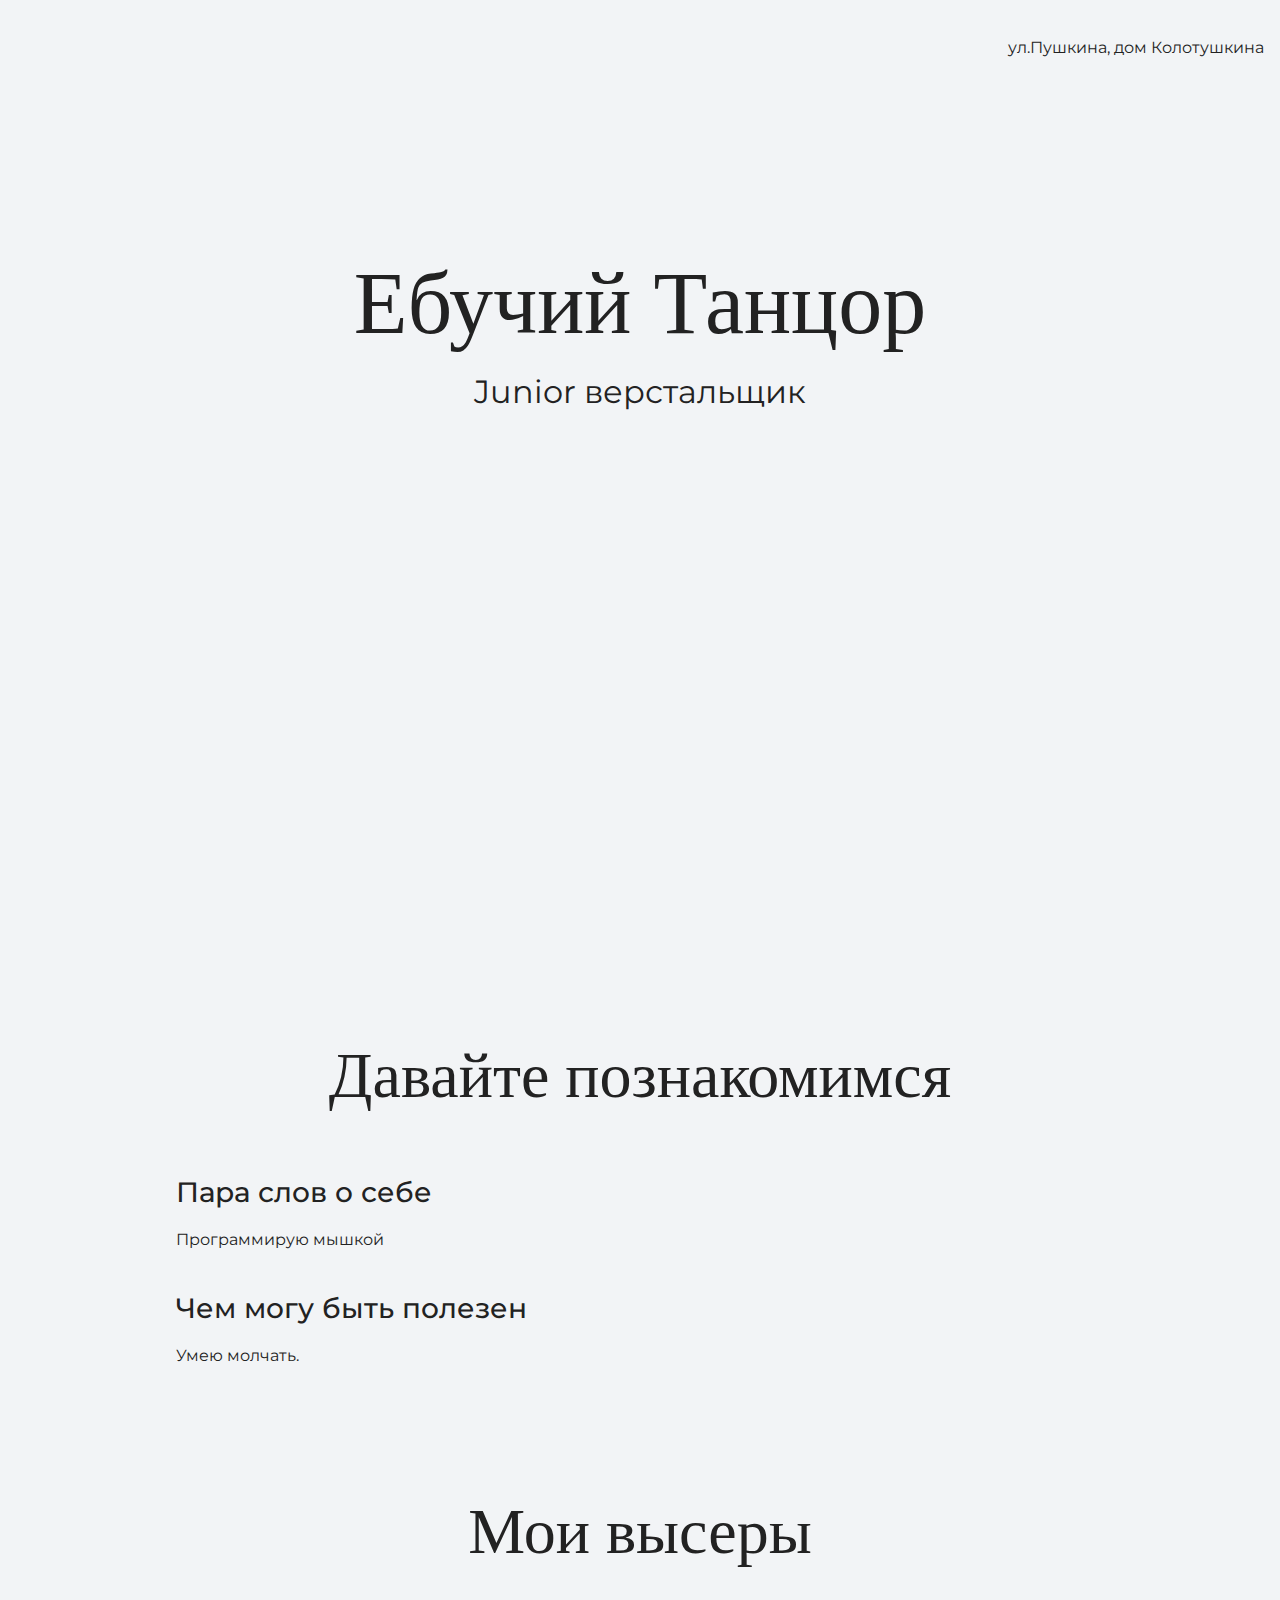
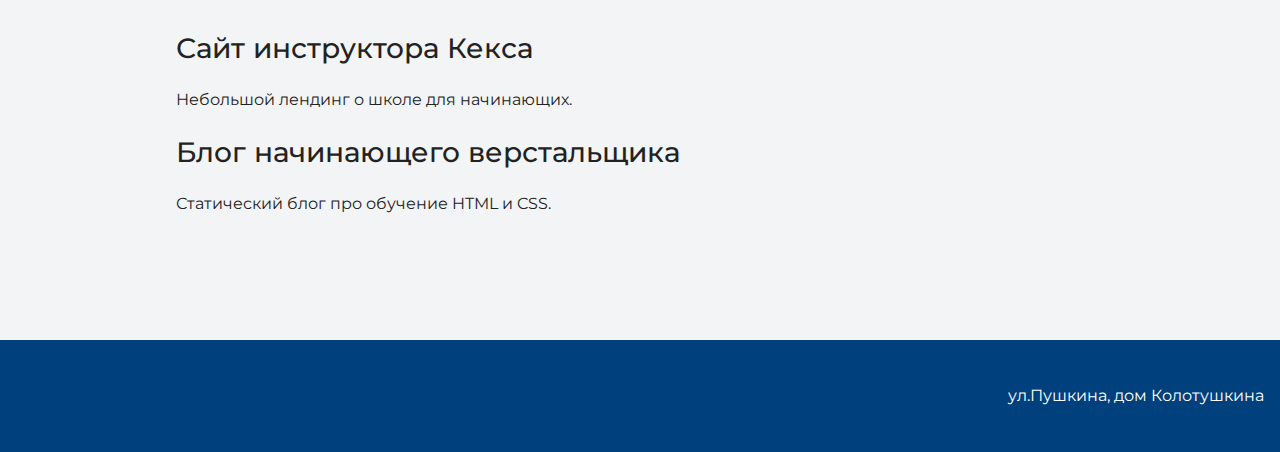
==== index.html @ bb2af308 "upload site files" ====
<!DOCTYPE html>
<html lang="ru">
  <head>
    <link href="https://fonts.googleapis.com/css?family=Montserrat:400,500,700|Old+Standard+TT&display=swap&subset=cyrillic" rel="stylesheet">
    <meta charset="UTF-8">
    <link rel="stylesheet" href="style.css">
    <title>Портфолио Junior верстальщика</title>
  </head>

  <body>
    <header class="page-header">
      <div class="container">
      ул.Пушкина, дом Колотушкина
    </div>
    </header>
      
    <section class="hero-image">
      <div class="container">

      <h1 class="heading">Ебучий Танцор</h1>
      <p>Junior верстальщик</p>
      </div>

    </section>
      <div class="container">

    <section class="intro">
      <h2 class="subheading">Давайте познакомимся</h2>
      <h3>Пара слов о себе</h3>
      <p>Программирую мышкой</p>
      <h3>Чем могу быть полезен</h3>
      <p>Умею молчать.</p>
    </section>
</div>
      <div class="container">

    <section class="portfolio">
      <h2 class="subheading">Мои высеры</h2>

      <h3>Сайт инструктора Кекса</h3>
      <p>Небольшой лендинг о школе для начинающих.</p>

      <h3>Блог начинающего верстальщика</h3>
      <p>Статический блог про обучение HTML и CSS.</p>
    </section>
  </div>

    <footer class="page-footer">
            <div class="container">

      ул.Пушкина, дом Колотушкина
    </div>
    </footer>
  </body>
</html>
---- style.css ----
body {
  margin: 0;
  min-width: 960px;
  font-family: "Montserrat", "Helvetica", "Arial", sans-serif;
  font-size: 16px;
  line-height: 32px;
  color: #222222;
  background-color: #f2f4f6;
  background-image: url("img/hero-bg.jpg");
  background-repeat: no-repeat;
  background-position: top center;
}

.container {
  max-width: 928px;
  margin: 0 auto;
  padding: 0 16px;
}

.page-header {
  margin: 0 0 160px;
  padding: 32px 0 32px;
}

.page-header .container,
.page-footer .container {
  max-width: 1408px;
  text-align: right;
}

.page-header a {
  margin-left: 56px;
  color: #288be6;
  text-decoration: none;
  background-repeat: no-repeat;
  background-position: left;
}

.header-email {
  padding-left: 30px;
  background-image: url("img/icon-email-header.svg");
}

.header-phone {
  padding-left: 25px;
  background-image: url("img/icon-phone-header.svg");
}

.hero-image {
  margin-bottom: 620px;
}

.hero-image .container {
  max-width: 1408px;
  text-align: center;
}

.heading {
  margin: 0 0 16px;
  font-family: "Old Standard TT", "Times", "Times New Roman", serif;
  font-size: 88px;
  line-height: 96px;
  font-weight: 400;
}

.hero-image p {
  margin: 0;
  font-size: 32px;
  line-height: 48px;
}

.intro {
  margin: 0 0 120px;
}

.subheading {
  margin: 0 0 56px;
  font-family: "Old Standard TT", "Times", "Times New Roman", serif;
  font-size: 64px;
  line-height: 80px;
  font-weight: 400;
  text-align: center;
}

.user-image {
  margin: 0 0 32px;
  text-align: center;
}

.intro h3,
.portfolio h3 {
  margin: 0 0 12px;
  font-size: 28px;
  line-height: 40px;
  font-weight: 500;
}

.intro p {
  margin: 0 0 32px;
}

.skills-list {
  margin: 0;
  padding: 0;
}

.skills-list dt {
  padding-left: 32px;
  background-repeat: no-repeat;
  background-position: left;
}

.skill-html {
  background-image: url("img/icon-html.svg");
}

.skill-css {
  background-image: url("img/icon-css.svg");
}

.level {
  margin: 4px 0 16px;
  padding: 0;
  height: 14px;
  font-size: 0;
  background-color: #ffffff;
  border: 1px solid #86c3fa;
  border-radius: 8px;
}

.level div {
  margin: 1px;
  height: 12px;
  background-color: #288be6;
  border-radius: 6px;
}

.portfolio {
  margin: 0 0 120px;
}

.projects {
  margin: 0;
  padding: 0;
  list-style: none;
}

.projects li {
  margin: 0 0 80px;
}

.project-image {
  margin: 0 0 24px;
  text-align: center;
}

.projects p {
  margin: 0 0 24px;
}

.button {
  padding: 6px 20px;
  display: inline-block;
  vertical-align: baseline;
  text-decoration: none;
  text-transform: uppercase;
  border-radius: 4px;
  background-color: #288be6;
  color: #ffffff;
}

.page-footer {
  padding: 40px 0;
  background-color: #00417d;
  color: #ffffff;
}

.page-footer a {
  margin-left: 56px;
  color: inherit;
  text-decoration: none;
  background-repeat: no-repeat;
  background-position: left;
}

.footer-email {
  padding-left: 30px;
  background-image: url("img/icon-email-footer.svg");
}

.footer-phone {
  padding-left: 25px;
  background-image: url("img/icon-phone-footer.svg");
}
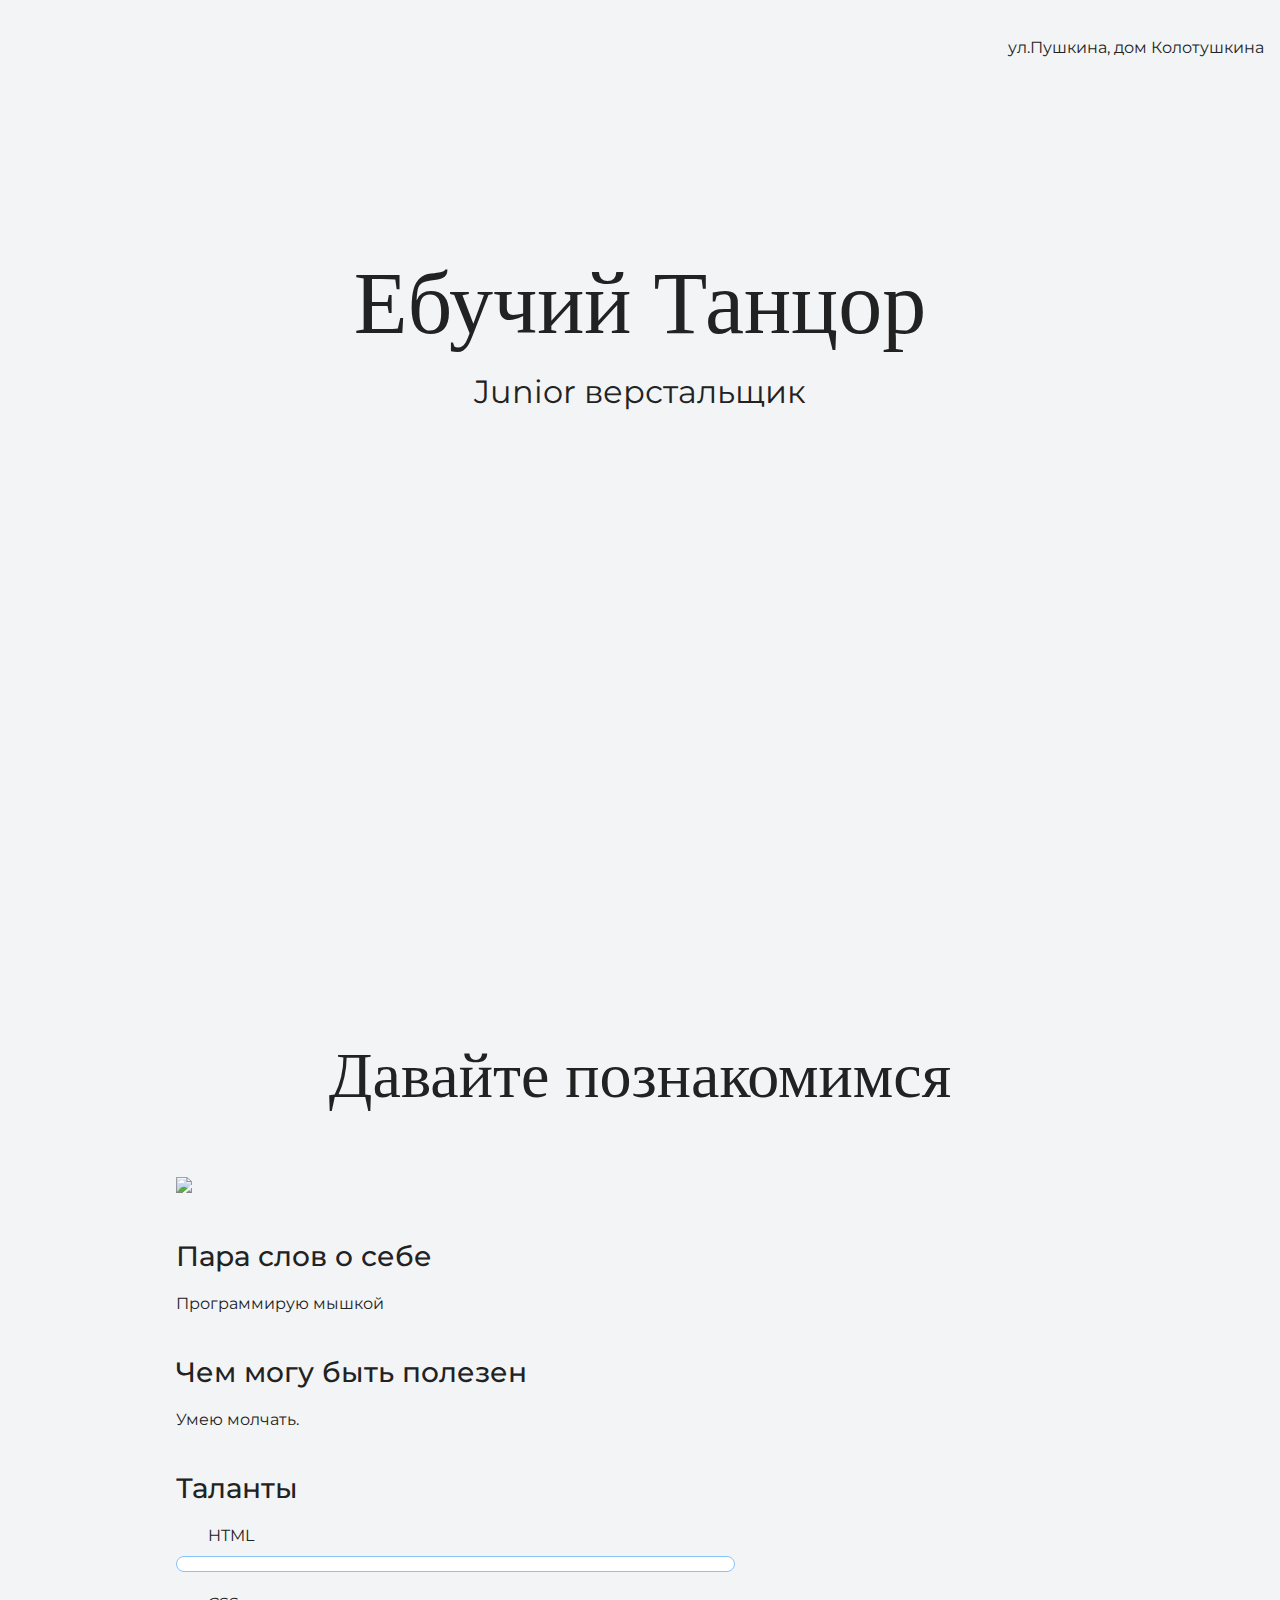
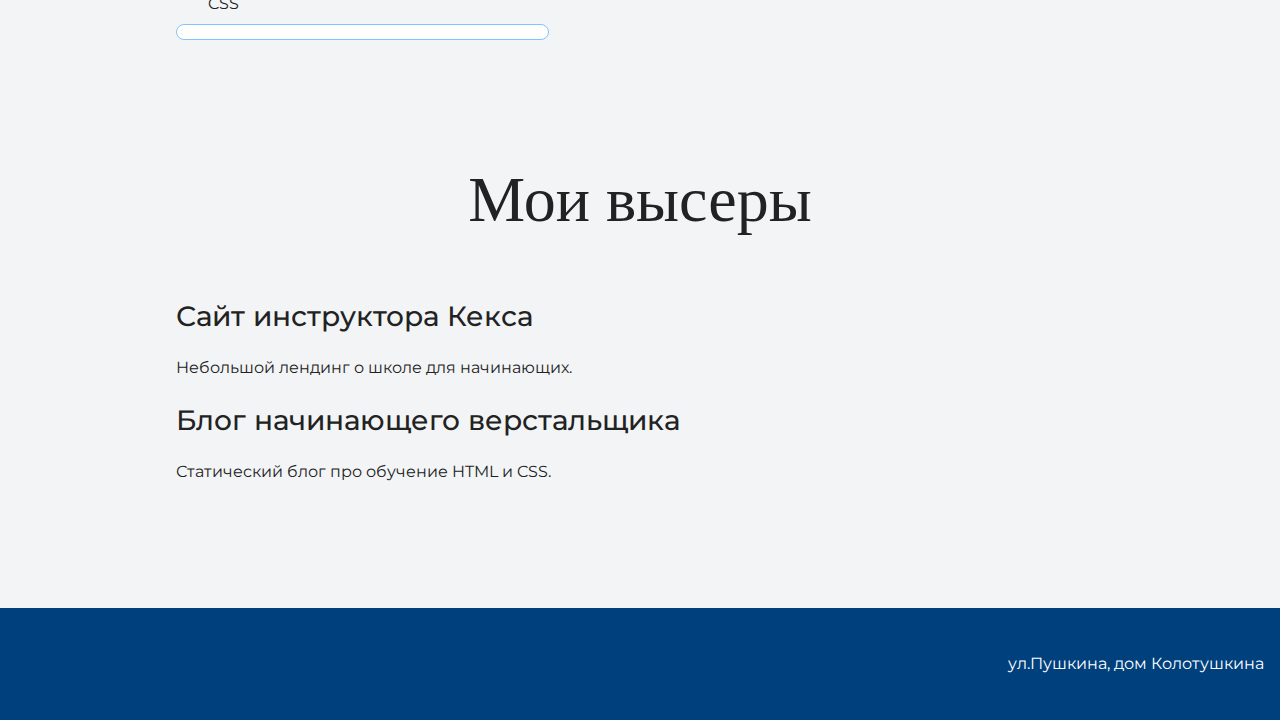
==== commit 6cfda226: "Update index.html" ====
--- a/index.html
+++ b/index.html
@@ -1,3 +1,4 @@
+
 <!DOCTYPE html>
 <html lang="ru">
   <head>
@@ -22,14 +23,29 @@
       </div>
 
     </section>
+
+ 
+
       <div class="container">
 
     <section class="intro">
       <h2 class="subheading">Давайте познакомимся</h2>
+         <p class="avatar">
+    <img class="avatar"src="img/Jc4plGiouPQ.jpg">
+  </p>
       <h3>Пара слов о себе</h3>
       <p>Программирую мышкой</p>
       <h3>Чем могу быть полезен</h3>
       <p>Умею молчать.</p>
+      <div class="skills">
+        <h3> Таланты</h3>
+        <dl class="skills-list">
+          <dt class="skill-html">HTML</dt>
+            <dd class="level" style="width: 60%;">60%</dd>
+              <dt class="skill-css">CSS</dt>
+            <dd class="level" style="width: 40%;">40%</dd>
+
+      </div>
     </section>
 </div>
       <div class="container">
@@ -52,4 +68,4 @@
     </div>
     </footer>
   </body>
-</html>+</html>
